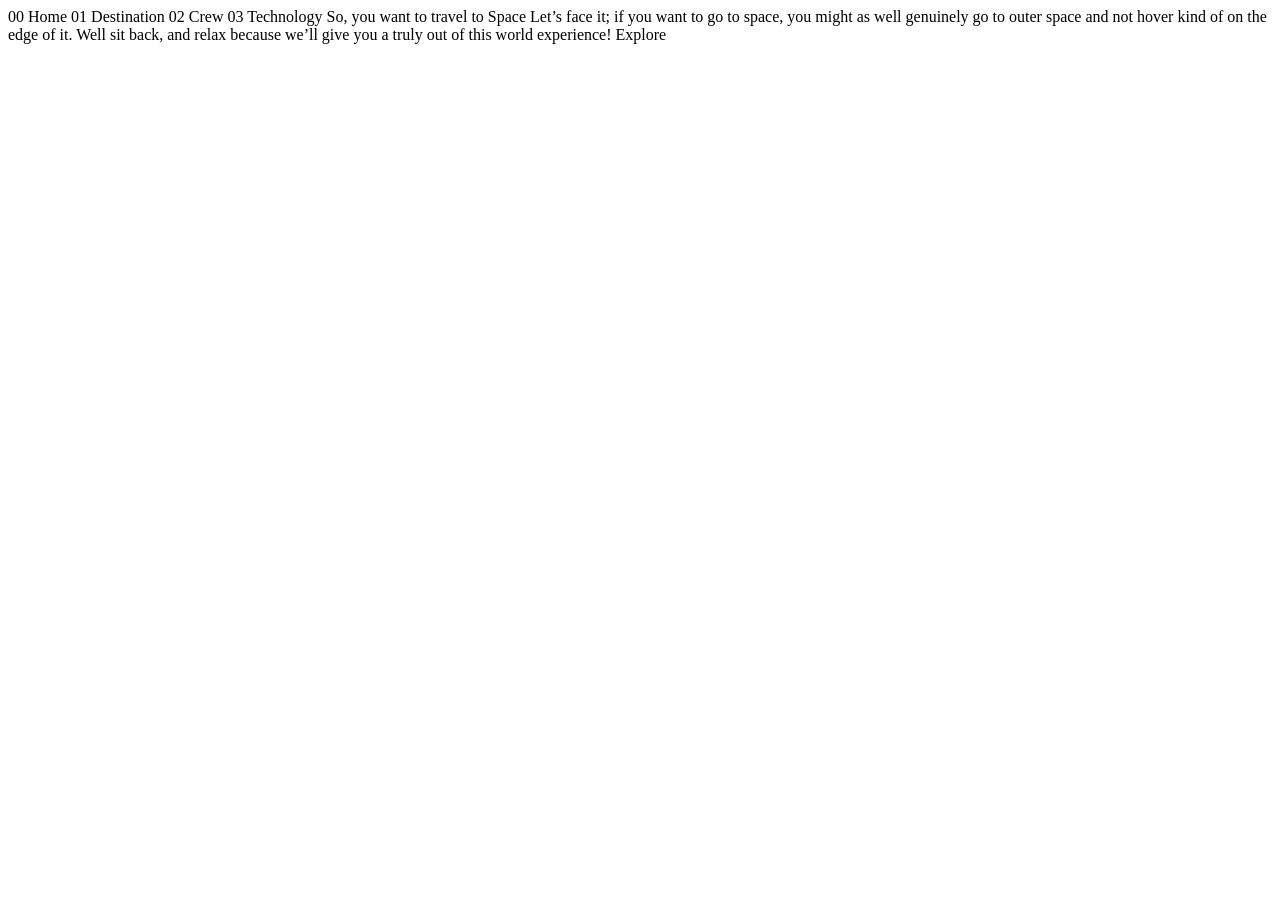
==== index.html @ 6f2bbf63 "Initial commit" ====
<!DOCTYPE html>
<html lang="en">
  <head>
    <meta charset="UTF-8" />
    <meta name="viewport" content="width=device-width, initial-scale=1.0" />

    <link
      rel="icon"
      type="image/png"
      sizes="32x32"
      href="./assets/favicon-32x32.png"
    />
    <link rel="stylesheet" href="./css/styles.css" />

    <title>Frontend Mentor | Space tourism website</title>
  </head>
  <script src="./js/main.js"></script>
  <body>
    00 Home 01 Destination 02 Crew 03 Technology So, you want to travel to Space
    Let’s face it; if you want to go to space, you might as well genuinely go to
    outer space and not hover kind of on the edge of it. Well sit back, and
    relax because we’ll give you a truly out of this world experience! Explore
  </body>
</html>
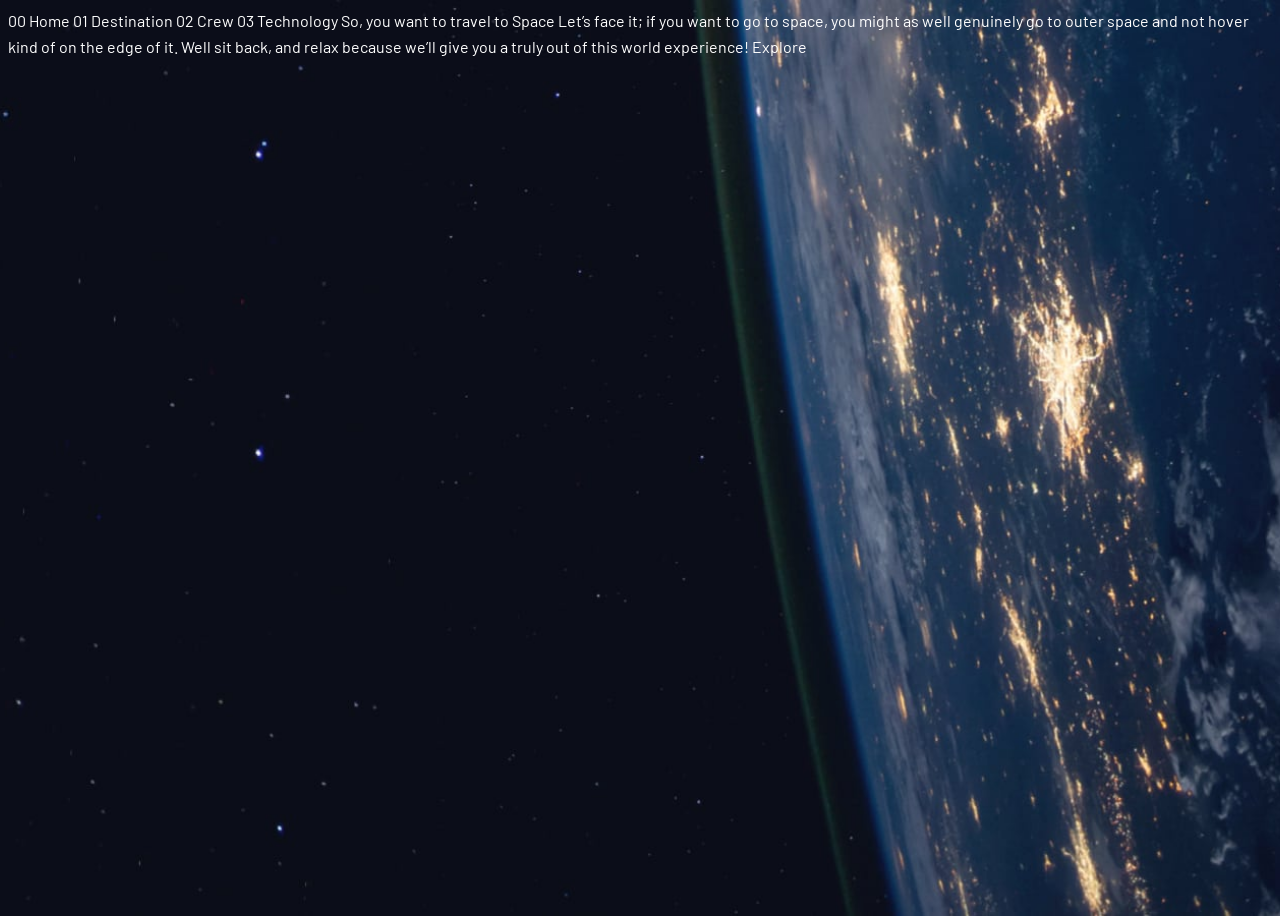
==== commit f110ab13: "Add global CSS tokens, typography presets and responsive background" ====
--- a/index.html
+++ b/index.html
@@ -9,6 +9,10 @@
       type="image/png"
       sizes="32x32"
       href="./assets/favicon-32x32.png"
+    />
+    <link
+      href="https://fonts.googleapis.com/css2?family=Barlow+Condensed:wght@400;700&family=Barlow:wght@400&family=Bellefair&display=swap"
+      rel="stylesheet"
     />
     <link rel="stylesheet" href="./css/styles.css" />
 
--- a/css/styles.css
+++ b/css/styles.css
@@ -0,0 +1,102 @@
+:root {
+  /* COLORS */
+  --blue-900: #0b0d17;
+  --blue-300: #d0d6f9;
+  --white: #ffffff;
+
+  /* FONTS */
+  --font-serif: "Bellefair", serif;
+  --font-condensed: "Barlow Condensed", sans-serif;
+  --font-body: "Barlow", sans-serif;
+
+  /* SPACING */
+  --space-1600: 128px;
+  --space-1200: 96px;
+  --space-1000: 80px;
+  --space-800: 64px;
+  --space-600: 48px;
+  --space-500: 40px;
+  --space-400: 32px;
+  --space-300: 24px;
+  --space-200: 16px;
+  --space-150: 12px;
+  --space-100: 8px;
+  --space-50: 4px;
+  --space-25: 2px;
+}
+
+body {
+  background-color: var(--blue-900);
+  color: var(--white);
+  font-family: var(--font-body);
+  line-height: 1.6;
+  min-height: 100vh;
+  background-image: url("../assets/home/background-home-desktop.jpg");
+  background-size: cover;
+  background-position: center;
+  background-repeat: no-repeat;
+}
+
+/* ─── Typography ──────────────────────────────────────────────── */
+
+.tp-1 {
+  font-family: var(--font-serif);
+  font-size: 9rem; /* 140px */
+}
+
+.tp-2 {
+  font-family: var(--font-serif);
+  font-size: 6.25rem; /* 100px */
+}
+
+.tp-3 {
+  font-family: var(--font-serif);
+  font-size: 3.5rem; /* 56px */
+}
+
+.tp-4 {
+  font-family: var(--font-serif);
+  font-size: 2rem; /* 32px */
+}
+
+.tp-5 {
+  font-family: var(--font-condensed);
+  font-size: 1.75rem; /* 28px */
+  letter-spacing: 4px;
+}
+
+.tp-6 {
+  font-family: var(--font-serif);
+  font-size: 1.75rem; /* 28px */
+}
+
+.tp-7 {
+  font-family: var(--font-condensed);
+  font-size: 0.875rem; /* 14px */
+  letter-spacing: 2px;
+}
+
+.tp-8 {
+  font-family: var(--font-condensed);
+  font-size: 1rem; /* 16px */
+  letter-spacing: 2px;
+}
+
+.tp-9 {
+  font-family: var(--font-body);
+  font-size: 1.125rem; /* 18px */
+}
+
+/* ─── Breakpoints ────────────────────────────────────────────── */
+
+@media (max-width: 1024px) {
+  body {
+    background-image: url("../assets/home/background-home-tablet.jpg");
+  }
+}
+
+@media (max-width: 600px) {
+  body {
+    background-image: url("../assets/home/background-home-mobile.jpg");
+  }
+}
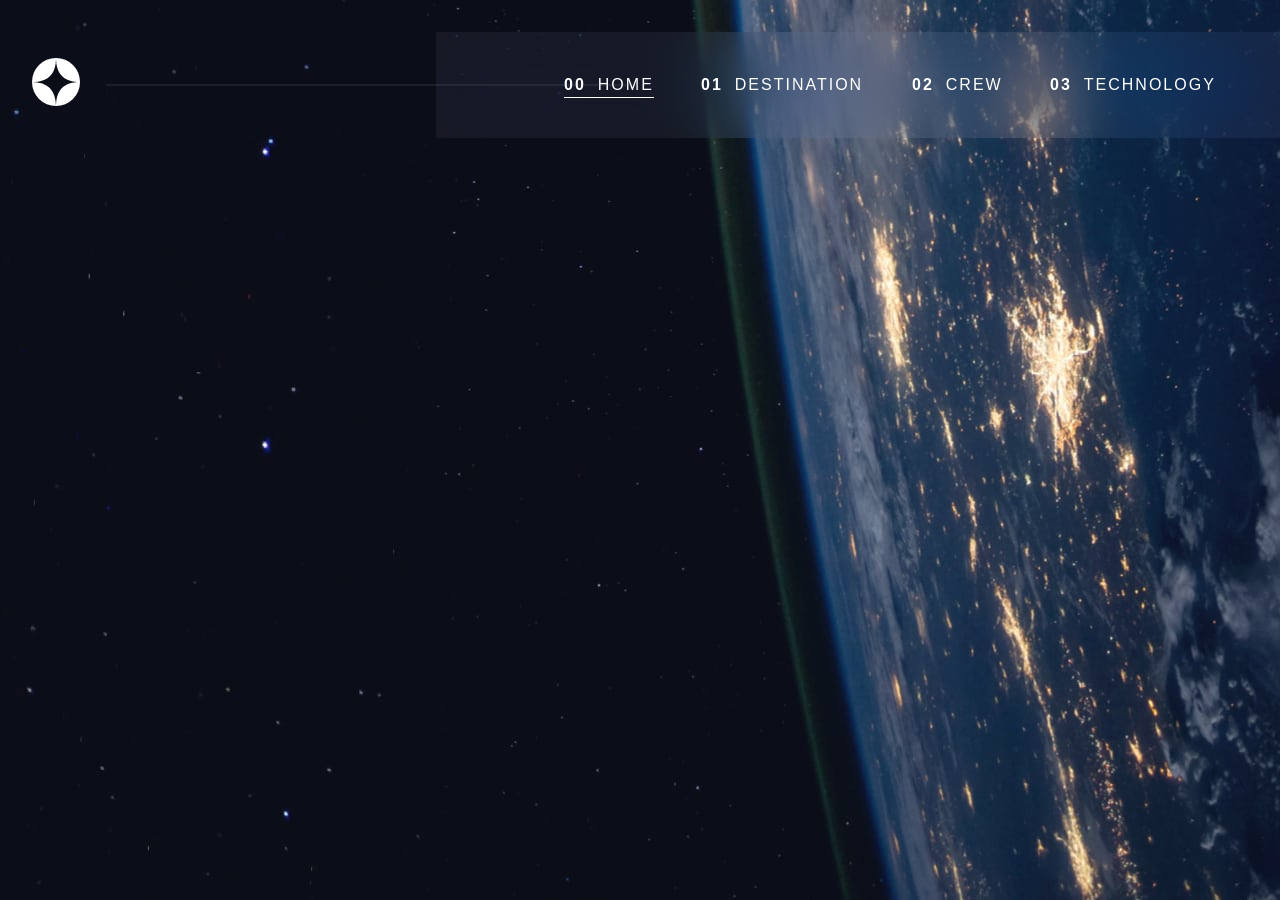
==== commit 84a11562: "Add Header" ====
--- a/index.html
+++ b/index.html
@@ -20,9 +20,62 @@
   </head>
   <script src="./js/main.js"></script>
   <body>
-    00 Home 01 Destination 02 Crew 03 Technology So, you want to travel to Space
-    Let’s face it; if you want to go to space, you might as well genuinely go to
-    outer space and not hover kind of on the edge of it. Well sit back, and
-    relax because we’ll give you a truly out of this world experience! Explore
+    <!-- Header -->
+    <header class="site-header">
+      <div class="header-inner">
+        <!-- Logo -->
+        <a href="index.html" class="logo">
+          <img src="./assets/shared/logo.svg" alt="Space Tourism" />
+        </a>
+        <button
+          class="nav-toggle"
+          aria-controls="mobile-nav"
+          aria-expanded="false"
+        >
+          <span class="sr-only">Open navigation</span>
+          <img
+            src="./assets/shared/icon-hamburger.svg"
+            alt=""
+            aria-hidden="true"
+          />
+        </button>
+
+        <!-- Overlay -->
+        <div class="nav-overlay" hidden></div>
+
+        <!-- Mobile drawer -->
+        <nav id="mobile-nav" class="mobile-nav" aria-label="Mobile" hidden>
+          <button class="nav-close">
+            <span class="sr-only">Close navigation</span>
+            <img
+              src="./assets/shared/icon-close.svg"
+              alt=""
+              aria-hidden="true"
+            />
+          </button>
+          <a class="tp-8 is-active" href="index.html"><span>00</span> Home</a>
+          <a class="tp-8" href="destination.html"
+            ><span>01</span> Destination</a
+          >
+          <a class="tp-8" href="crew.html"><span>02</span> Crew</a>
+          <a class="tp-8" href="technology.html"><span>03</span> Technology</a>
+        </nav>
+
+        <!-- Nav Links -->
+        <nav class="main-nav">
+          <a href="index.html" class="tp-8 is-active"><span>00</span>Home</a>
+          <a href="destination.html" class="tp-8"
+            ><span>01</span> Destination</a
+          >
+          <a href="crew.html" class="tp-8"><span>02</span> Crew</a>
+          <a href="technology.html" class="tp-8"><span>03</span> Technology</a>
+        </nav>
+      </div>
+    </header>
+
+    <!-- So, you want to travel to Space Let’s face it; if you want to go to space,
+    you might as well genuinely go to outer space and not hover kind of on the
+    edge of it. Well sit back, and relax because we’ll give you a truly out of
+    this world experience! Explore -->
   </body>
 </html>
--- a/css/styles.css
+++ b/css/styles.css
@@ -25,19 +25,45 @@
   --space-25: 2px;
 }
 
+/* ─── Base ─────────────────────────────────────────────────── */
+
 body {
+  margin: 0;
+  min-height: 100vh;
+
   background-color: var(--blue-900);
   color: var(--white);
   font-family: var(--font-body);
   line-height: 1.6;
-  min-height: 100vh;
+
   background-image: url("../assets/home/background-home-desktop.jpg");
   background-size: cover;
   background-position: center;
   background-repeat: no-repeat;
 }
 
-/* ─── Typography ──────────────────────────────────────────────── */
+/* Mobile nav hidden by default (desktop/tablet) */
+.nav-toggle,
+.nav-overlay,
+.mobile-nav {
+  display: none;
+}
+
+/* ─── Accessibility ─────────────────────────────────────────── */
+
+.sr-only {
+  position: absolute;
+  width: 1px;
+  height: 1px;
+  padding: 0;
+  margin: -1px;
+  overflow: hidden;
+  clip: rect(0, 0, 0, 0);
+  white-space: nowrap;
+  border: 0;
+}
+
+/* ─── Typography ─────────────────────────────────────────────── */
 
 .tp-1 {
   font-family: var(--font-serif);
@@ -87,16 +113,189 @@
   font-size: 1.125rem; /* 18px */
 }
 
+/* ─── Header ───────────────────────────────────────────────── */
+
+.site-header {
+  padding-top: var(--space-400);
+}
+
+.header-inner {
+  position: relative;
+  display: flex;
+  align-items: center;
+  justify-content: space-between;
+  padding-left: var(--space-400);
+}
+
+/* Divider */
+.header-inner::after {
+  content: "";
+  position: absolute;
+  left: calc(var(--space-400) + 42px + var(--space-400));
+  right: calc(var(--space-1600) + 520px);
+  top: 50%;
+  height: 1px;
+  background: rgb(151, 151, 151);
+  transform: translateY(-50%);
+  opacity: 0.25;
+}
+
+/* Desktop / tablet nav */
+.main-nav {
+  margin-left: 0;
+  display: flex;
+  flex: 0 0 auto;
+  gap: var(--space-600);
+
+  padding: var(--space-500) var(--space-800) var(--space-500) var(--space-1600);
+
+  background: rgba(255, 255, 255, 0.05);
+  backdrop-filter: blur(32px) saturate(140%);
+  -webkit-backdrop-filter: blur(32px) saturate(140%);
+}
+
+.main-nav a {
+  position: relative;
+  display: inline-flex;
+  gap: var(--space-150);
+
+  text-decoration: none;
+  text-transform: uppercase;
+  color: var(--white);
+
+  will-change: transform;
+  transform-origin: center bottom;
+  transition: transform 350ms cubic-bezier(0.22, 1, 0.36, 1);
+}
+
+.main-nav a:hover {
+  transform: scale(1.05);
+  opacity: 1;
+}
+
+.main-nav a span {
+  font-weight: 700;
+}
+
+.main-nav a.is-active::after {
+  content: "";
+  position: absolute;
+  left: 0;
+  right: 0;
+  bottom: 0;
+  height: 1px;
+  background: var(--white);
+}
+
 /* ─── Breakpoints ────────────────────────────────────────────── */
 
 @media (max-width: 1024px) {
   body {
     background-image: url("../assets/home/background-home-tablet.jpg");
   }
+
+  .header-inner::after {
+    display: none;
+  }
+
+  .main-nav {
+    padding-left: var(--space-1000);
+    padding-right: var(--space-500);
+  }
 }
 
 @media (max-width: 600px) {
   body {
     background-image: url("../assets/home/background-home-mobile.jpg");
   }
-}
+
+  .main-nav {
+    display: none;
+  }
+
+  .site-header {
+    padding-top: var(--space-300);
+  }
+
+  .header-inner {
+    padding-inline: var(--space-300);
+    padding-left: var(--space-300);
+    align-items: center;
+  }
+
+  .nav-toggle {
+    display: inline-flex;
+    align-items: center;
+    justify-content: center;
+
+    margin-left: auto;
+
+    width: 24px;
+    height: 24px;
+
+    background: none;
+    border: 0;
+    cursor: pointer;
+    padding: 0;
+  }
+
+  .nav-toggle img,
+  .nav-toggle svg {
+    width: 24px;
+    height: auto;
+    display: block;
+  }
+
+  /* Overlay */
+  .nav-overlay[hidden],
+  .mobile-nav[hidden] {
+    display: none;
+  }
+
+  .nav-overlay {
+    position: fixed;
+    inset: 0;
+    z-index: 50;
+    display: block;
+
+    background: rgba(0, 0, 0, 0.45);
+    backdrop-filter: blur(2px);
+  }
+
+  .mobile-nav {
+    position: fixed;
+    top: 0;
+    right: 0;
+    z-index: 60;
+
+    height: 100vh;
+    width: min(75vw, 320px);
+
+    padding: var(--space-800) var(--space-400);
+
+    display: flex;
+    flex-direction: column;
+    gap: var(--space-400);
+
+    background: rgba(255, 255, 255, 0.06);
+    backdrop-filter: blur(36px) saturate(150%);
+    -webkit-backdrop-filter: blur(36px) saturate(150%);
+
+    transform: translateX(0);
+  }
+
+  .nav-close {
+    align-self: flex-end;
+    background: none;
+    border: 0;
+    padding: var(--space-200);
+    cursor: pointer;
+  }
+
+  .site-header .logo img,
+  .site-header .logo svg {
+    width: 40px;
+    height: 40px;
+    display: block;
+  }
+}
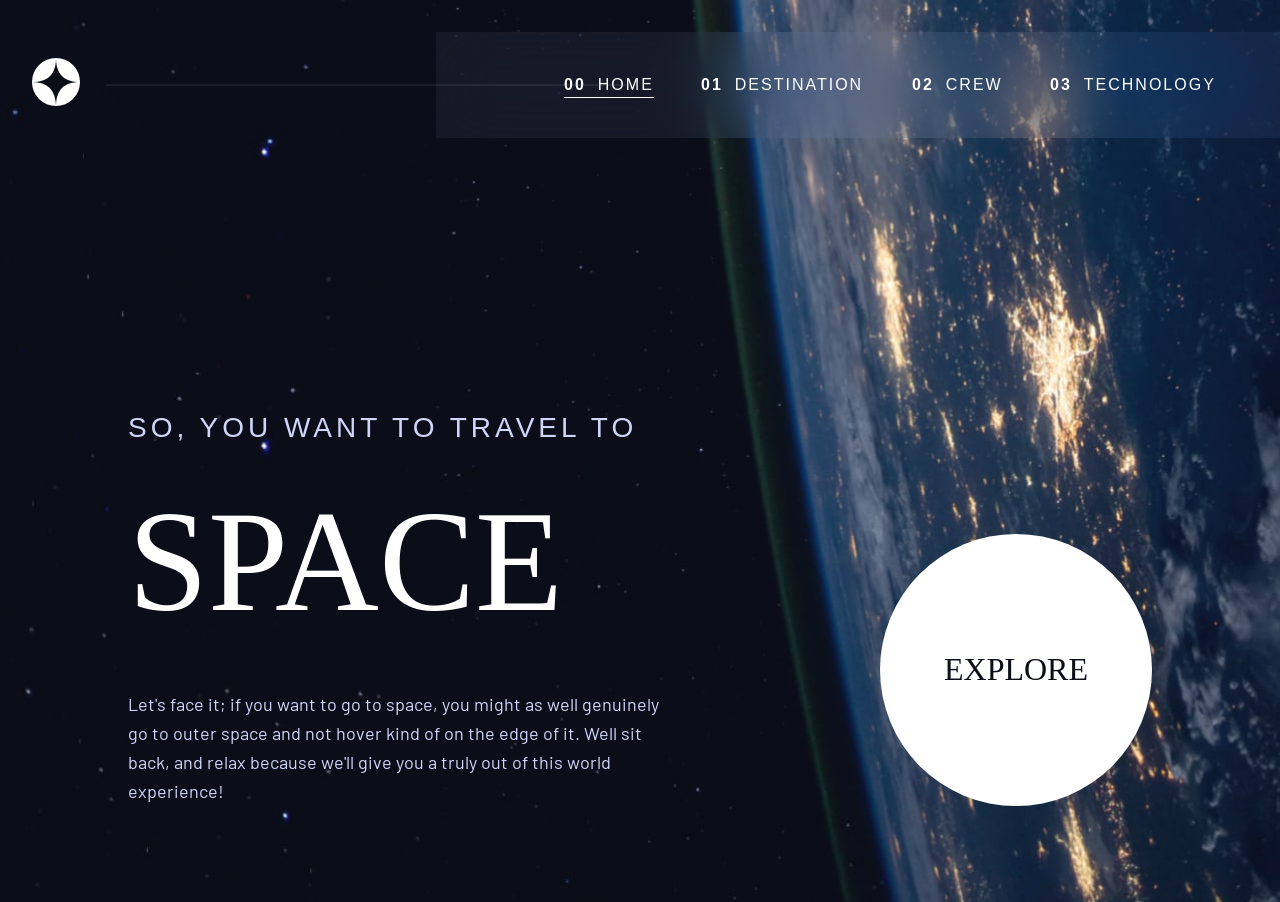
==== commit 0260c8e4: "Update Homepage for Desktop" ====
--- a/index.html
+++ b/index.html
@@ -18,9 +18,8 @@
 
     <title>Frontend Mentor | Space tourism website</title>
   </head>
-  <script src="./js/main.js"></script>
   <body>
-    <!-- Header -->
+    <!-- ─── Header ───────────────────────────────────────── -->
     <header class="site-header">
       <div class="header-inner">
         <!-- Logo -->
@@ -73,9 +72,32 @@
       </div>
     </header>
 
-    <!-- So, you want to travel to Space Let’s face it; if you want to go to space,
-    you might as well genuinely go to outer space and not hover kind of on the
-    edge of it. Well sit back, and relax because we’ll give you a truly out of
-    this world experience! Explore -->
+    <!-- ─── Main Content ─────────────────────────────────── -->
+
+    <main class="site-main">
+      <section class="home-hero">
+        <!-- Left text column -->
+        <div class="home-content">
+          <p class="tp-5">SO, YOU WANT TO TRAVEL TO</p>
+
+          <h1 class="tp-1">SPACE</h1>
+
+          <p class="tp-9">
+            Let&#39;s face it; if you want to go to space, you might as well
+            genuinely go to outer space and not hover kind of on the edge of it.
+            Well sit back, and relax because we&#39;ll give you a truly out of
+            this world experience!
+          </p>
+        </div>
+
+        <!-- Right CTA -->
+        <a href="destination.html" class="explore-btn">
+          <span class="tp-4">EXPLORE</span>
+          <!-- Orbit effect -->
+          <canvas id="c" class="orbit-canvas" width="378" height="378"></canvas>
+        </a>
+      </section>
+    </main>
+    <script src="./js/main.js"></script>
   </body>
 </html>
--- a/css/styles.css
+++ b/css/styles.css
@@ -1,3 +1,5 @@
+/* ─── Design tokens ─────────────────────────────────────────── */
+
 :root {
   /* COLORS */
   --blue-900: #0b0d17;
@@ -23,6 +25,20 @@
   --space-100: 8px;
   --space-50: 4px;
   --space-25: 2px;
+
+  /* ── Component tokens (desktop default) ── */
+  --bg-image: url("../assets/home/background-home-desktop.jpg");
+
+  --header-pad-top: var(--space-400);
+  --header-inner-pad-left: var(--space-400);
+
+  --nav-gap: var(--space-600);
+  --nav-pad-y: var(--space-500);
+  --nav-pad-right: var(--space-800);
+  --nav-pad-left: var(--space-1600);
+
+  --glass-bg: rgba(255, 255, 255, 0.05);
+  --glass-blur: 32px;
 }
 
 /* ─── Base ─────────────────────────────────────────────────── */
@@ -36,17 +52,30 @@
   font-family: var(--font-body);
   line-height: 1.6;
 
-  background-image: url("../assets/home/background-home-desktop.jpg");
+  background-image: var(--bg-image);
   background-size: cover;
   background-position: center;
   background-repeat: no-repeat;
 }
 
-/* Mobile nav hidden by default (desktop/tablet) */
+/* Default hidden (desktop/tablet) */
 .nav-toggle,
 .nav-overlay,
 .mobile-nav {
   display: none;
+}
+
+/* ─── Base Reset ───────────────────────── */
+
+h1,
+h2,
+h3,
+h4,
+h5,
+h6,
+p {
+  font-weight: 400;
+  margin: 0;
 }
 
 /* ─── Accessibility ─────────────────────────────────────────── */
@@ -68,6 +97,7 @@
 .tp-1 {
   font-family: var(--font-serif);
   font-size: 9rem; /* 140px */
+  line-height: 1.79;
 }
 
 .tp-2 {
@@ -89,6 +119,7 @@
   font-family: var(--font-condensed);
   font-size: 1.75rem; /* 28px */
   letter-spacing: 4px;
+  line-height: 0.3;
 }
 
 .tp-6 {
@@ -116,7 +147,7 @@
 /* ─── Header ───────────────────────────────────────────────── */
 
 .site-header {
-  padding-top: var(--space-400);
+  padding-top: var(--header-pad-top);
 }
 
 .header-inner {
@@ -124,7 +155,7 @@
   display: flex;
   align-items: center;
   justify-content: space-between;
-  padding-left: var(--space-400);
+  padding-left: var(--header-inner-pad-left);
 }
 
 /* Divider */
@@ -145,13 +176,14 @@
   margin-left: 0;
   display: flex;
   flex: 0 0 auto;
-  gap: var(--space-600);
-
-  padding: var(--space-500) var(--space-800) var(--space-500) var(--space-1600);
-
-  background: rgba(255, 255, 255, 0.05);
-  backdrop-filter: blur(32px) saturate(140%);
-  -webkit-backdrop-filter: blur(32px) saturate(140%);
+  gap: var(--nav-gap);
+
+  padding: var(--nav-pad-y) var(--nav-pad-right) var(--nav-pad-y)
+    var(--nav-pad-left);
+
+  background: var(--glass-bg);
+  backdrop-filter: blur(var(--glass-blur)) saturate(140%);
+  -webkit-backdrop-filter: blur(var(--glass-blur)) saturate(140%);
 }
 
 .main-nav a {
@@ -187,34 +219,93 @@
   background: var(--white);
 }
 
+/* ─── Main Content ───────────────────────────────────────────────── */
+
+.site-main {
+  min-height: calc(100vh - 136px);
+  display: flex;
+}
+
+.home-hero {
+  width: min(1110px, 100%);
+  margin-inline: auto;
+
+  display: flex;
+  align-items: flex-end;
+  justify-content: space-between;
+
+  padding-inline: var(--space-1600);
+  padding-bottom: var(--space-1200);
+}
+
+.home-content {
+  max-width: 540px;
+
+  display: flex;
+  flex-direction: column;
+}
+
+.home-content .tp-5,
+.home-content .tp-9 {
+  color: var(--blue-300);
+}
+
+.explore-wrapper {
+  display: flex;
+  justify-content: center;
+  align-items: end;
+}
+
+.explore-btn {
+  position: relative;
+  width: 272px;
+  height: 272px;
+  border-radius: 50%;
+  background: var(--white);
+  color: var(--blue-900);
+  display: grid;
+  place-items: center;
+  text-decoration: none;
+  cursor: pointer;
+}
+
+.explore-btn span {
+  font-weight: 400;
+}
+
+canvas {
+  position: absolute;
+  inset: -52px;
+  width: calc(100% + 104px);
+  height: calc(100% + 104px);
+  pointer-events: none;
+  border-radius: 50%;
+  overflow: visible;
+}
+
 /* ─── Breakpoints ────────────────────────────────────────────── */
 
 @media (max-width: 1024px) {
-  body {
-    background-image: url("../assets/home/background-home-tablet.jpg");
+  :root {
+    --bg-image: url("../assets/home/background-home-tablet.jpg");
+
+    --nav-pad-left: var(--space-1000);
+    --nav-pad-right: var(--space-500);
   }
 
   .header-inner::after {
     display: none;
   }
-
-  .main-nav {
-    padding-left: var(--space-1000);
-    padding-right: var(--space-500);
-  }
 }
 
 @media (max-width: 600px) {
-  body {
-    background-image: url("../assets/home/background-home-mobile.jpg");
+  :root {
+    --bg-image: url("../assets/home/background-home-mobile.jpg");
+    --header-pad-top: var(--space-300);
   }
 
   .main-nav {
     display: none;
-  }
-
-  .site-header {
-    padding-top: var(--space-300);
   }
 
   .header-inner {
@@ -257,7 +348,6 @@
     inset: 0;
     z-index: 50;
     display: block;
-
     background: rgba(0, 0, 0, 0.45);
     backdrop-filter: blur(2px);
   }
